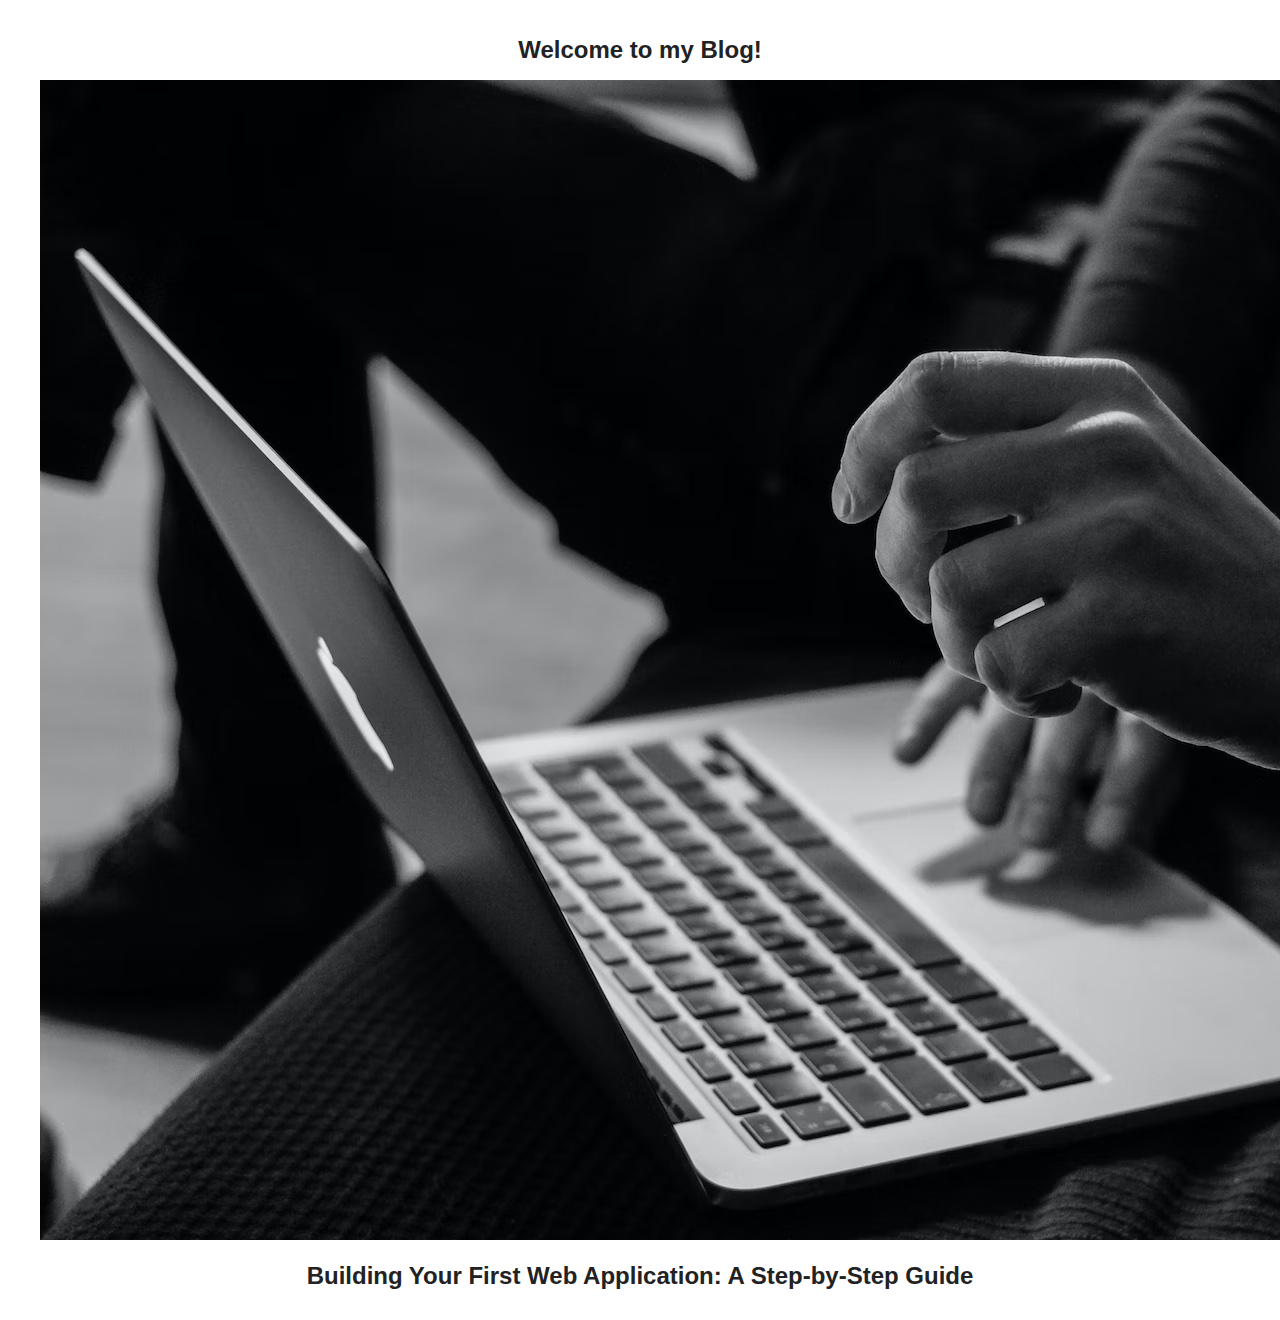
==== curso 2/index.html @ 23c1d232 "sldkfhjjkfh" ====
<!DOCTYPE html>
<html>

<head>
  <title>My Blog</title>
  <link rel="stylesheet" href="base.css">
  <link rel="stylesheet" href="styles.css">
  <meta name="viewport" content="width=device-width, initial-scale=1">
</head>

<body>
  <h1>Welcome to my Blog!</h1>
  <div class="blog-card-image">
    <img src="undefined - Imgur.jpg" alt="Building Your First Web Application: A Step-by-Step Guide">
  </div>
  <div class="blog-card-body">
    <h2 class="blog-card-title">
      Building Your First Web Application: A Step-by-Step Guide
    </h2>

    <div class="blog-card-info">

    </div>

    <div class="blog-card-likes">

    </div>
  </div>
</body>

</html>
---- curso 2/base.css ----
html {
    font-size: 0.6em;
  }
  
  body {
    margin: 0;
    padding: 10px;
    padding-top: 20px;
    font-family: "Roboto", sans-serif;
    font-size: 1rem;
    color: #444444;
    max-width: 1200px;
    margin: auto;
  }
  
  h1,
  h2,
  h3,
  h4,
  h5,
  h6 {
    font-family: "Inter", sans-serif;
    font-weight: 600;
    color: #222222;
  }
  
  h1 {
    font-size: 2.5rem;
    text-align: center;
  }
  
  h2 {
    font-size: 2.5rem;
    text-align: center;
  }
  
  h3 {
    font-size: 2rem;
    text-align: center;
  }
  
  h4 {
    font-size: 1.5rem;
  }
  
  h5 {
    font-size: 1.25rem
  }
  
  h6 {
    font-size: 1rem;
  }
  
  a {
    text-decoration: none;
    color: #3b82f6;
  }
  
  a:hover,
  a:focus {
    color: #1d4ed8;
  }
---- curso 2/styles.css ----
.blog-card {}

.blog-card-image {
  wid
}

.blog-card-body {}

.blog-card-info {}
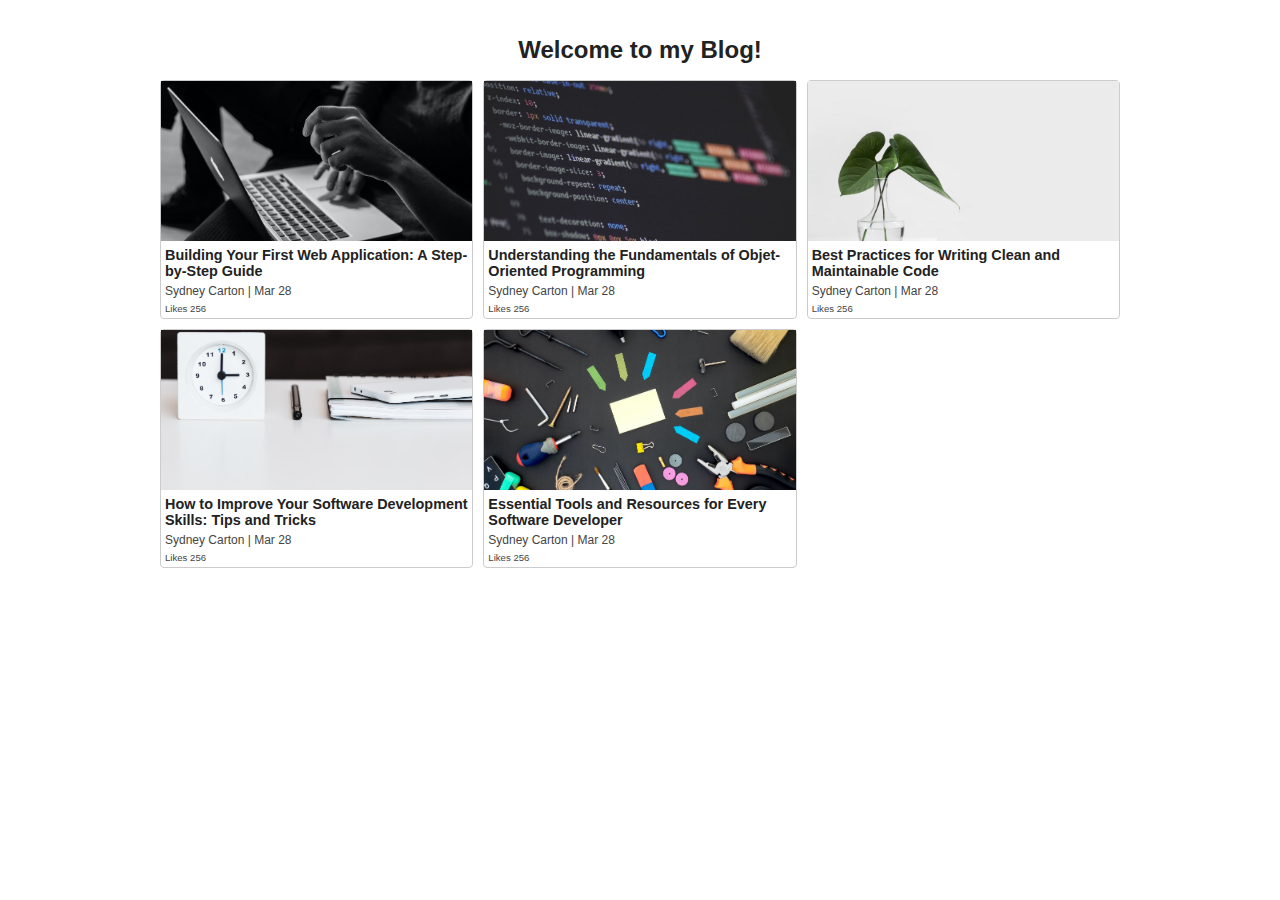
==== commit 09bff538: "página responsive 2" ====
--- a/curso 2/index.html
+++ b/curso 2/index.html
@@ -10,20 +10,90 @@
 
 <body>
   <h1>Welcome to my Blog!</h1>
-  <div class="blog-card-image">
-    <img src="undefined - Imgur.jpg" alt="Building Your First Web Application: A Step-by-Step Guide">
-  </div>
-  <div class="blog-card-body">
-    <h2 class="blog-card-title">
-      Building Your First Web Application: A Step-by-Step Guide
-    </h2>
-
-    <div class="blog-card-info">
-
+  <div class="blog-card-wrapper">
+    <div class="blog-card">
+      <div class="blog-card-image">
+        <img src="undefined - Imgur.jpg" alt="Building Your First Web Application: A Step-by-Step Guide">
+      </div>
+      <div class="blog-card-body">
+        <h2 class="blog-card-title">
+          Building Your First Web Application: A Step-by-Step Guide
+        </h2>
+        <div class="blog-card-info">
+          Sydney Carton | Mar 28
+        </div>
+        <div class="blog-card-likes">
+          Likes 256
+        </div>
+      </div>
     </div>
 
-    <div class="blog-card-likes">
+    <div class="blog-card">
+      <div class="blog-card-image">
+        <img src="undefined - Imgur (1).jpg" alt="Understanding the Fundamentals of Objet-Oriented Programming">
+      </div>
+      <div class="blog-card-body">
+        <h2 class="blog-card-title">
+          Understanding the Fundamentals of Objet-Oriented Programming
+        </h2>
+        <div class="blog-card-info">
+          Sydney Carton | Mar 28
+        </div>
+        <div class="blog-card-likes">
+          Likes 256
+        </div>
+      </div>
+    </div>
 
+    <div class="blog-card">
+      <div class="blog-card-image">
+        <img src="undefined - Imgur (2).jpg" alt="Best Practices for Writing Clean and Maintainable Code">
+      </div>
+      <div class="blog-card-body">
+        <h2 class="blog-card-title">
+          Best Practices for Writing Clean and Maintainable Code
+        </h2>
+        <div class="blog-card-info">
+          Sydney Carton | Mar 28
+        </div>
+        <div class="blog-card-likes">
+          Likes 256
+        </div>
+      </div>
+    </div>
+
+    <div class="blog-card">
+      <div class="blog-card-image">
+        <img src="undefined - Imgur (3).jpg" alt="How to Improve Your Software Development Skills: Tips and Tricks">
+      </div>
+      <div class="blog-card-body">
+        <h2 class="blog-card-title">
+          How to Improve Your Software Development Skills: Tips and Tricks
+        </h2>
+        <div class="blog-card-info">
+          Sydney Carton | Mar 28
+        </div>
+        <div class="blog-card-likes">
+          Likes 256
+        </div>
+      </div>
+    </div>
+
+    <div class="blog-card">
+      <div class="blog-card-image">
+        <img src="undefined - Imgur (4).jpg" alt="Essential Tools and Resources for Every Software Developer">
+      </div>
+      <div class="blog-card-body">
+        <h2 class="blog-card-title">
+          Essential Tools and Resources for Every Software Developer
+        </h2>
+        <div class="blog-card-info">
+          Sydney Carton | Mar 28
+        </div>
+        <div class="blog-card-likes">
+          Likes 256
+        </div>
+      </div>
     </div>
   </div>
 </body>
--- a/curso 2/styles.css
+++ b/curso 2/styles.css
@@ -1,9 +1,64 @@
-.blog-card {}
-
-.blog-card-image {
-  wid
+.blog-card-wrapper {
+  max-width: 360px;
+  margin-left: auto;
+  margin-right: auto;
+  /* poniendo "margin-left y right, podemos lograr igualmente que los margenes de izquierda y derecha sean iguales, por tanto quedando centrado lo que queramos */
+  display: flex;
+  flex-direction: column;
+  gap: 10px;
+  /* con "gap" podemos controlar la cantidad de distancia que queremos que hayan entre dos elementos */
 }
 
-.blog-card-body {}
+@media screen and (min-width: 576px) {
+  .blog-card-wrapper {
+    flex-direction: row;
+    flex-wrap: wrap;
+    max-width: 720px;
+  }
 
-.blog-card-info {}+  .blog-card {
+    width: calc((100% - 10px - 4px)/2);
+    /* para calcular wl "width", podemos usar "width:calc (las dimensiones de lo  que debamos calcular), para tener con exactitud los px o el % que necesitemos, o con la formula 
+    Width of the card = 100%-((n-1).gap-2.n)px/n
+    donde n=número de "cards" que se muestran en una fila
+    gap=espacio entre 2 "cards" */
+  }
+}
+
+@media screen and (min-width: 992px) {
+  .blog-card-wrapper {
+    max-width: 960px;
+  }
+
+  .blog-card {
+    width: calc((100% - 20px - 6px)/3);
+  }
+}
+
+.blog-card {
+  border: 1px solid #ccc;
+  border-radius: 4px;
+}
+
+.blog-card-image>img {
+  object-fit: cover;
+  /* Con "objet-fit: cover;"hacemos que las imagenes no se deformen al momento de agrandar el tamaño de la ventana */
+  width: 100%;
+  height: 160px;
+}
+
+.blog-card-body {
+  padding: 4px;
+}
+
+.blog-card-title {
+  text-align: left;
+  font-size: 1.5rem;
+  margin-top: 0;
+  margin-bottom: 5px;
+}
+
+.blog-card-info {
+  margin-bottom: 5px;
+  font-size: 1.25rem;
+}